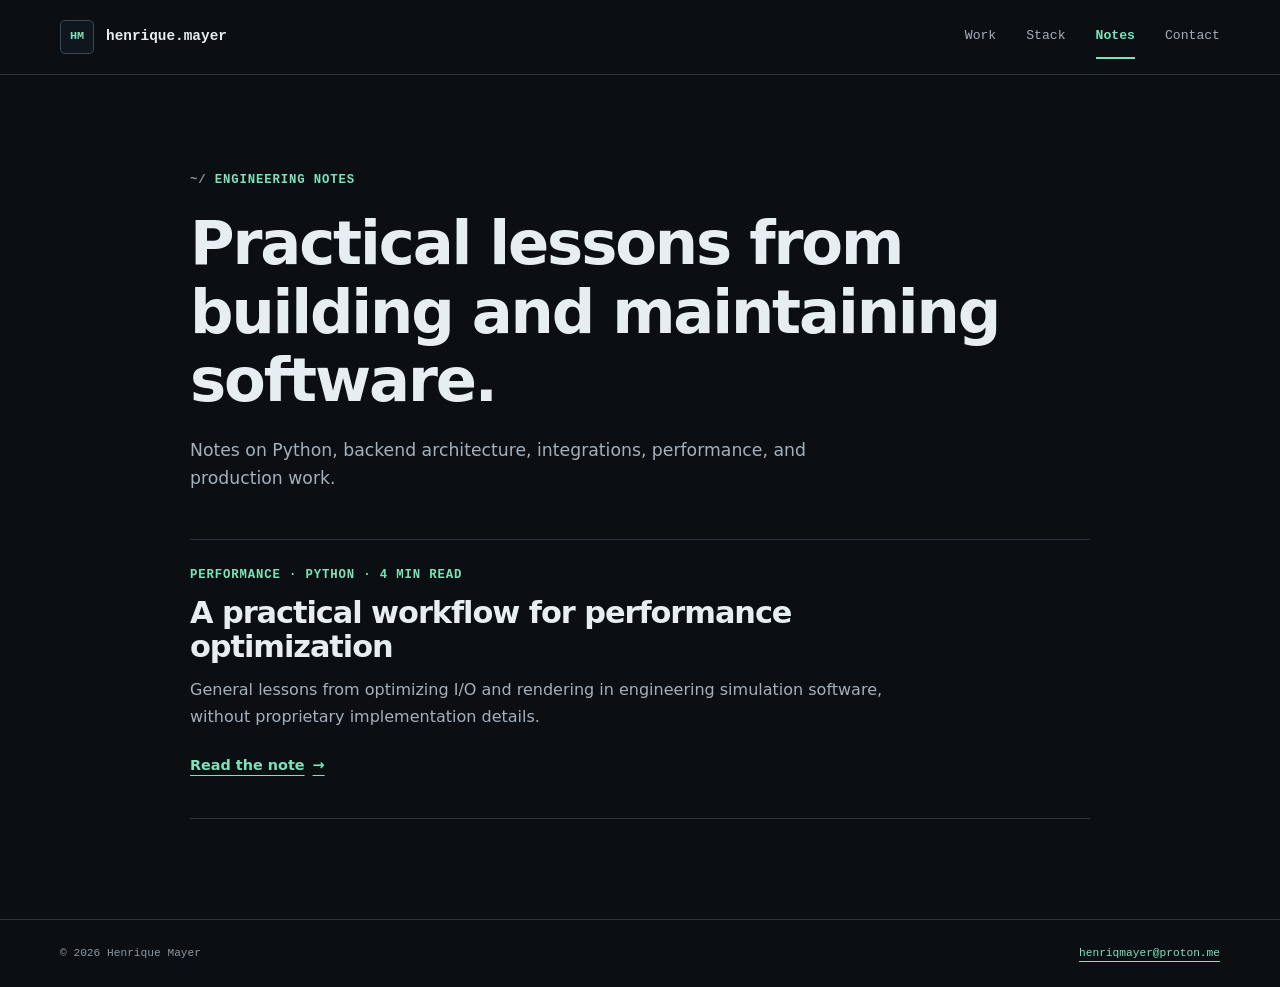
==== blog/index.html @ 4ea1c9c8 "Publish developer portfolio" ====
<!DOCTYPE html>
<html lang="en">
<head>
  <meta charset="utf-8">
  <meta name="viewport" content="width=device-width, initial-scale=1">
  <meta name="description" content="Practical notes on Python, Django, FastAPI, API integrations, performance, and production software by Henrique Mayer.">
  <meta name="theme-color" content="#0b0f14">
  <title>Engineering Notes — Henrique Mayer</title>
  <link rel="icon" href="../favicon.svg" type="image/svg+xml">
  <link rel="stylesheet" href="../styles.css">
</head>
<body>
  <a class="skip-link" href="#main">Skip to content</a>
  <header class="site-header">
    <div class="container header-inner">
      <a class="brand" href="../" aria-label="Henrique Mayer home">
        <span class="brand-mark" aria-hidden="true">HM</span>
        <span>henrique.mayer</span>
      </a>
      <nav class="main-nav" aria-label="Main navigation">
        <a href="../#work">Work</a>
        <a href="../#stack">Stack</a>
        <a href="./" aria-current="page">Notes</a>
        <a href="../#contact">Contact</a>
      </nav>
    </div>
  </header>

  <main id="main">
    <section class="blog-hero container" aria-labelledby="blog-title">
      <p class="eyebrow"><span class="prompt" aria-hidden="true">~/</span> Engineering notes</p>
      <h1 id="blog-title">Practical lessons from building and maintaining software.</h1>
      <p>Notes on Python, backend architecture, integrations, performance, and production work.</p>
    </section>

    <section class="blog-list container" aria-label="Articles">
      <article class="article-card">
        <p class="article-meta">Performance · Python · 4 min read</p>
        <h2 class="article-card-title"><a href="performance-optimization.html">A practical workflow for performance optimization</a></h2>
        <p>General lessons from optimizing I/O and rendering in engineering simulation software, without proprietary implementation details.</p>
        <a class="text-link" href="performance-optimization.html">Read the note <span aria-hidden="true">→</span></a>
      </article>
    </section>
  </main>

  <footer class="site-footer">
    <div class="container footer-inner">
      <p>© 2026 Henrique Mayer</p>
      <p><a href="mailto:henriqmayer@proton.me">henriqmayer@proton.me</a></p>
    </div>
  </footer>
</body>
</html>
---- styles.css ----
@layer reset, base, components;

@layer reset {
  :where(body, header, main, footer, section, article, nav, div, ul, li, dl, dd, a, span) {
    box-sizing: border-box;
  }

  body,
  h1,
  h2,
  h3,
  h4,
  p,
  ul,
  dl,
  dd {
    margin: 0;
  }

  ul {
    padding: 0;
  }
}

@layer base {
  :root {
    color-scheme: dark;
    --bg: #0b0f14;
    --surface: #10161d;
    --surface-raised: #151d26;
    --text: #e6edf3;
    --muted: #a4b0bc;
    --subtle: #8b98a5;
    --line: #283441;
    --line-strong: #3a4857;
    --accent: #7ee2b8;
    --accent-strong: #b2f4d7;
    --accent-soft: #122a22;
    --code: #9ecbff;
    --focus: #f4bf75;
    --radius: 6px;
    --font-sans: system-ui, -apple-system, BlinkMacSystemFont, "Segoe UI", sans-serif;
    --font-mono: ui-monospace, SFMono-Regular, Consolas, "Liberation Mono", monospace;
  }

  html {
    scroll-behavior: smooth;
    scroll-padding-top: 24px;
  }

  body {
    min-width: 280px;
    background: var(--bg);
    color: var(--text);
    font-family: var(--font-sans);
    font-size: 1rem;
    line-height: 1.65;
    -webkit-font-smoothing: antialiased;
  }

  ::selection {
    background: var(--accent);
    color: var(--bg);
  }

  a {
    color: var(--accent);
    text-decoration-thickness: 1px;
    text-underline-offset: 5px;
  }

  a:hover {
    color: var(--accent-strong);
  }

  a:focus-visible {
    outline: 3px solid var(--focus);
    outline-offset: 4px;
  }

  h1,
  h2,
  h3,
  h4 {
    line-height: 1.12;
    letter-spacing: -0.035em;
  }

  h1 {
    font-size: clamp(2.5rem, 1.5rem + 4vw, 4.25rem);
    font-weight: 650;
  }

  h2 {
    font-size: clamp(1.85rem, 1.4rem + 2vw, 2.4rem);
    font-weight: 640;
  }

  h3 {
    font-size: 1.3rem;
    font-weight: 640;
  }

  h4 {
    font-size: 1rem;
    font-weight: 650;
    letter-spacing: -0.015em;
  }

  .container {
    width: min(1160px, calc(100% - 48px));
    margin-inline: auto;
  }

  .skip-link {
    position: absolute;
    top: 8px;
    left: 8px;
    z-index: 10;
    padding: 10px 16px;
    border: 1px solid var(--accent);
    border-radius: var(--radius);
    background: var(--surface-raised);
    color: var(--text);
    transform: translateY(-150%);
  }

  .skip-link:focus {
    transform: translateY(0);
  }

  .eyebrow,
  .article-meta {
    color: var(--accent);
    font-family: var(--font-mono);
    font-size: 0.77rem;
    font-weight: 600;
    letter-spacing: 0.07em;
    line-height: 1.5;
    text-transform: uppercase;
  }

  .prompt {
    color: var(--subtle);
  }

  .text-link {
    display: inline-flex;
    min-height: 44px;
    align-items: center;
    gap: 8px;
    font-size: 0.9rem;
    font-weight: 650;
  }
}

@layer components {
  .site-header {
    border-bottom: 1px solid var(--line);
    background: var(--bg);
  }

  .header-inner {
    display: flex;
    min-height: 74px;
    align-items: center;
    justify-content: space-between;
    gap: 32px;
  }

  .brand {
    display: inline-flex;
    min-height: 44px;
    align-items: center;
    gap: 12px;
    color: var(--text);
    font-family: var(--font-mono);
    font-size: 0.9rem;
    font-weight: 650;
    text-decoration: none;
    white-space: nowrap;
  }

  .brand-mark {
    display: grid;
    width: 34px;
    height: 34px;
    place-items: center;
    border: 1px solid var(--line-strong);
    border-radius: 5px;
    background: var(--surface);
    color: var(--accent);
    font-size: 0.74rem;
  }

  .brand:hover {
    color: var(--accent);
  }

  .main-nav {
    display: flex;
    align-items: center;
    gap: 30px;
  }

  .main-nav a {
    display: inline-flex;
    min-height: 44px;
    align-items: center;
    border-bottom: 2px solid transparent;
    color: var(--muted);
    font-family: var(--font-mono);
    font-size: 0.82rem;
    font-weight: 500;
    text-decoration: none;
  }

  .main-nav a:hover,
  .main-nav a[aria-current] {
    color: var(--accent);
  }

  .main-nav a[aria-current] {
    border-bottom-color: var(--accent);
    font-weight: 700;
  }

  .hero {
    display: grid;
    grid-template-columns: minmax(0, 1.25fr) minmax(340px, 0.75fr);
    gap: clamp(48px, 7vw, 96px);
    align-items: center;
    padding-block: clamp(68px, 9vw, 116px) clamp(64px, 8vw, 92px);
  }

  .hero-copy .eyebrow {
    margin-bottom: 22px;
  }

  .hero h1 {
    margin-bottom: 26px;
  }

  .hero h1 span {
    color: var(--accent);
  }

  .hero-intro {
    max-width: 670px;
    margin-bottom: 32px;
    color: var(--muted);
    font-size: clamp(1.05rem, 1rem + 0.35vw, 1.2rem);
  }

  .hero-actions {
    display: flex;
    flex-wrap: wrap;
    gap: 12px;
  }

  .button {
    display: inline-flex;
    min-height: 46px;
    align-items: center;
    justify-content: center;
    gap: 10px;
    padding: 11px 18px;
    border: 1px solid var(--accent);
    border-radius: var(--radius);
    background: var(--accent);
    color: var(--bg);
    font-family: var(--font-mono);
    font-size: 0.83rem;
    font-weight: 700;
    line-height: 1.3;
    text-decoration: none;
  }

  .button:hover {
    border-color: var(--accent-strong);
    background: var(--accent-strong);
    color: var(--bg);
  }

  .button-secondary {
    border-color: var(--line-strong);
    background: transparent;
    color: var(--text);
  }

  .button-secondary:hover {
    border-color: var(--accent);
    background: var(--accent-soft);
    color: var(--accent);
  }

  .availability {
    display: flex;
    align-items: flex-start;
    gap: 10px;
    margin-top: 28px;
    color: var(--muted);
    font-family: var(--font-mono);
    font-size: 0.75rem;
    line-height: 1.6;
  }

  .status-dot {
    display: inline-block;
    width: 8px;
    height: 8px;
    flex: 0 0 auto;
    margin-top: 5px;
    border-radius: 50%;
    background: var(--accent);
    box-shadow: 0 0 0 4px rgb(126 226 184 / 10%);
  }

  .profile-panel {
    overflow: hidden;
    border: 1px solid var(--line-strong);
    border-radius: var(--radius);
    background: var(--surface);
    box-shadow: 16px 16px 0 rgb(126 226 184 / 3%);
  }

  .profile-header {
    display: flex;
    align-items: center;
    justify-content: space-between;
    padding: 13px 18px;
    border-bottom: 1px solid var(--line);
    background: var(--surface-raised);
    color: var(--text);
    font-family: var(--font-mono);
    font-size: 0.76rem;
  }

  .profile-header::before {
    content: "";
    width: 8px;
    height: 8px;
    margin-right: 10px;
    border-radius: 50%;
    background: var(--accent);
  }

  .profile-header > span:first-child {
    margin-right: auto;
  }

  .profile-header-meta {
    color: var(--subtle);
    font-size: 0.66rem;
  }

  .profile-list {
    padding: 14px 20px;
  }

  .profile-list > div {
    display: grid;
    grid-template-columns: 92px minmax(0, 1fr);
    gap: 14px;
    padding-block: 14px;
    border-bottom: 1px solid var(--line);
    font-family: var(--font-mono);
    font-size: 0.77rem;
    line-height: 1.55;
  }

  .profile-list dt {
    color: var(--code);
  }

  .profile-list dt::after {
    content: ":";
    color: var(--subtle);
  }

  .profile-list dd {
    color: var(--text);
  }

  .profile-status {
    padding: 0 20px 18px;
    color: var(--accent);
    font-family: var(--font-mono);
    font-size: 0.74rem;
  }

  .profile-status span {
    color: var(--code);
  }

  .tech-strip {
    display: flex;
    flex-wrap: wrap;
    align-items: center;
    justify-content: center;
    gap: 10px 24px;
    padding-block: 21px;
    border-block: 1px solid var(--line);
    color: var(--muted);
    font-family: var(--font-mono);
    font-size: 0.76rem;
  }

  .tech-strip > span:not(.tech-strip-label)::after {
    content: ",";
    margin-left: 3px;
    color: var(--line-strong);
  }

  .tech-strip-label {
    color: var(--code);
  }

  .section {
    padding-block: clamp(68px, 8vw, 96px);
  }

  .section-heading {
    max-width: 730px;
    margin-bottom: 40px;
  }

  .section-heading .eyebrow {
    margin-bottom: 15px;
  }

  .section-heading h2 {
    margin-bottom: 14px;
  }

  .section-heading > p:last-child:not(.eyebrow) {
    color: var(--muted);
  }

  .case-card {
    display: grid;
    grid-template-columns: 230px minmax(0, 1fr);
    overflow: hidden;
    border: 1px solid var(--line);
    border-radius: var(--radius);
    background: var(--surface);
  }

  .case-card + .case-card {
    margin-top: 22px;
  }

  .case-meta {
    display: flex;
    flex-direction: column;
    padding: 28px 24px;
    border-right: 1px solid var(--line);
    background: var(--surface-raised);
  }

  .case-index {
    margin-bottom: 38px;
    color: var(--line-strong);
    font-family: var(--font-mono);
    font-size: 1.8rem;
    line-height: 1;
  }

  .case-label {
    color: var(--text);
    font-size: 0.82rem;
    font-weight: 650;
  }

  .case-period,
  .case-license {
    color: var(--subtle);
    font-family: var(--font-mono);
    font-size: 0.71rem;
  }

  .case-period {
    margin-top: 6px;
  }

  .case-license {
    margin-top: auto;
    padding-top: 30px;
    color: var(--accent);
  }

  .case-body {
    padding: clamp(26px, 4vw, 40px);
  }

  .case-title-row {
    display: flex;
    align-items: flex-start;
    justify-content: space-between;
    gap: 24px;
  }

  .case-title-row h3,
  .case-body > h3 {
    margin-bottom: 16px;
    font-size: clamp(1.35rem, 1.2rem + 0.7vw, 1.65rem);
  }

  .case-title-row .text-link {
    flex: 0 0 auto;
    margin-top: -10px;
    font-family: var(--font-mono);
    font-size: 0.74rem;
  }

  .case-summary {
    max-width: 740px;
    color: var(--muted);
  }

  .case-points {
    margin-block: 24px 26px;
    padding-left: 20px;
    color: var(--text);
  }

  .case-points li {
    margin-bottom: 9px;
    padding-left: 5px;
  }

  .case-points li::marker {
    color: var(--accent);
  }

  .tag-list {
    display: flex;
    flex-wrap: wrap;
    gap: 8px;
    list-style: none;
  }

  .tag-list li {
    padding: 4px 9px;
    border: 1px solid var(--line);
    border-radius: 4px;
    background: var(--bg);
    color: var(--muted);
    font-family: var(--font-mono);
    font-size: 0.69rem;
    line-height: 1.5;
  }

  .earlier-experience {
    display: grid;
    grid-template-columns: 230px minmax(0, 1fr);
    margin-top: 36px;
  }

  .earlier-experience > h3 {
    padding-top: 20px;
    color: var(--muted);
    font-family: var(--font-mono);
    font-size: 0.8rem;
    font-weight: 500;
    letter-spacing: 0;
  }

  .experience-list {
    border-top: 1px solid var(--line);
  }

  .experience-list article {
    display: grid;
    grid-template-columns: 130px minmax(0, 1fr);
    gap: 22px;
    padding-block: 20px;
    border-bottom: 1px solid var(--line);
  }

  .experience-period {
    color: var(--subtle);
    font-family: var(--font-mono);
    font-size: 0.73rem;
  }

  .experience-list h4 {
    margin-bottom: 6px;
  }

  .experience-list article div p {
    color: var(--muted);
    font-size: 0.9rem;
  }

  .stack-section {
    border-block: 1px solid var(--line);
    background: var(--surface);
  }

  .stack-grid {
    display: grid;
    grid-template-columns: repeat(4, minmax(0, 1fr));
    border: 1px solid var(--line);
    border-radius: var(--radius);
    background: var(--bg);
  }

  .stack-card {
    padding: 26px 24px;
  }

  .stack-card:not(:last-child) {
    border-right: 1px solid var(--line);
  }

  .stack-icon {
    margin-bottom: 34px;
    color: var(--accent);
    font-family: var(--font-mono);
    font-size: 0.74rem;
  }

  .stack-card h3 {
    margin-bottom: 12px;
    font-size: 1.03rem;
    letter-spacing: -0.02em;
  }

  .stack-card > p:last-child {
    color: var(--muted);
    font-size: 0.88rem;
  }

  .additional-stack {
    margin-top: 22px;
    color: var(--muted);
    font-family: var(--font-mono);
    font-size: 0.75rem;
  }

  .additional-stack span {
    color: var(--code);
  }

  .principles-grid {
    display: grid;
    grid-template-columns: repeat(3, minmax(0, 1fr));
    gap: 34px;
  }

  .principles-grid article {
    padding-top: 22px;
    border-top: 1px solid var(--line-strong);
  }

  .principle-label {
    margin-bottom: 26px;
    color: var(--accent);
    font-family: var(--font-mono);
    font-size: 0.71rem;
    overflow-wrap: anywhere;
  }

  .principles-grid h3 {
    margin-bottom: 12px;
    font-size: 1.15rem;
  }

  .principles-grid article > p:last-child {
    color: var(--muted);
    font-size: 0.92rem;
  }

  .writing-preview {
    padding-top: 0;
  }

  .section-heading-row {
    display: flex;
    max-width: none;
    align-items: end;
    justify-content: space-between;
    gap: 24px;
  }

  .section-heading-row h2 {
    margin-bottom: 0;
  }

  .article-card {
    padding-block: 26px 30px;
    border-block: 1px solid var(--line);
  }

  .article-meta {
    margin-bottom: 12px;
  }

  .article-card-title {
    max-width: 800px;
    margin-bottom: 13px;
    font-size: clamp(1.45rem, 1.25rem + 1vw, 1.9rem);
  }

  .article-card-title a {
    color: var(--text);
    text-decoration: none;
  }

  .article-card-title a:hover {
    color: var(--accent);
    text-decoration: underline;
  }

  .article-card > p:not(.article-meta) {
    max-width: 720px;
    margin-bottom: 14px;
    color: var(--muted);
  }

  .contact-section {
    border-top: 1px solid var(--line);
    background: var(--surface);
  }

  .contact-inner {
    display: grid;
    grid-template-columns: minmax(0, 1.1fr) minmax(320px, 0.9fr);
    gap: clamp(48px, 8vw, 110px);
    padding-block: clamp(64px, 8vw, 92px);
  }

  .contact-inner .eyebrow {
    margin-bottom: 16px;
  }

  .contact-inner h2 {
    margin-bottom: 16px;
  }

  .contact-inner > div:first-child > p:last-child {
    max-width: 650px;
    color: var(--muted);
  }

  .contact-details {
    padding-top: 34px;
  }

  .contact-email {
    display: inline-block;
    max-width: 100%;
    color: var(--accent);
    font-family: var(--font-mono);
    font-size: clamp(0.93rem, 0.8rem + 0.65vw, 1.15rem);
    overflow-wrap: anywhere;
  }

  .contact-links {
    display: flex;
    gap: 24px;
    margin-block: 18px 24px;
  }

  .contact-details > p {
    color: var(--muted);
    font-family: var(--font-mono);
    font-size: 0.76rem;
  }

  .site-footer {
    border-top: 1px solid var(--line);
    background: var(--bg);
    color: var(--subtle);
  }

  .footer-inner {
    display: flex;
    align-items: center;
    justify-content: space-between;
    gap: 20px;
    padding-block: 24px;
    font-family: var(--font-mono);
    font-size: 0.7rem;
  }

  .footer-inner p {
    display: flex;
    align-items: center;
    gap: 9px;
  }

  .footer-inner .status-dot {
    width: 6px;
    height: 6px;
    margin-top: 0;
  }

  .blog-hero {
    max-width: 900px;
    padding-block: clamp(64px, 8vw, 96px) 46px;
  }

  .blog-hero .eyebrow {
    margin-bottom: 20px;
  }

  .blog-hero h1 {
    margin-bottom: 22px;
    font-size: clamp(2.4rem, 1.7rem + 3vw, 3.8rem);
  }

  .blog-hero > p:last-child {
    max-width: 670px;
    color: var(--muted);
    font-size: 1.08rem;
  }

  .blog-list {
    max-width: 900px;
    padding-bottom: 100px;
  }

  .article-header {
    max-width: 860px;
    padding-block: clamp(60px, 8vw, 96px) 40px;
  }

  .article-header h1 {
    margin-bottom: 22px;
    font-size: clamp(2.35rem, 1.6rem + 3.2vw, 3.65rem);
  }

  .article-header .article-deck {
    max-width: 690px;
    color: var(--muted);
    font-size: 1.13rem;
  }

  .article-layout {
    max-width: 860px;
    padding-bottom: 100px;
  }

  .article-content {
    max-width: 70ch;
    padding-top: 32px;
    border-top: 1px solid var(--line);
    font-size: 1.06rem;
    line-height: 1.75;
  }

  .article-content h2 {
    margin-block: 40px 16px;
    font-size: 1.65rem;
  }

  .article-content p,
  .article-content li {
    color: #c3cdd6;
  }

  .article-content p + p {
    margin-top: 18px;
  }

  .article-content ul {
    margin-block: 18px;
    padding-left: 22px;
  }

  .article-content li {
    margin-bottom: 10px;
  }

  .article-content li::marker {
    color: var(--accent);
  }

  .article-content .article-note {
    margin-block: 28px;
    padding: 18px 20px;
    border-left: 3px solid var(--accent);
    background: var(--accent-soft);
    color: var(--accent-strong);
    font-size: 0.9rem;
  }

  .article-footer {
    margin-top: 36px;
    padding-top: 20px;
    border-top: 1px solid var(--line);
  }
}

@media (max-width: 960px) {
  .hero {
    grid-template-columns: 1fr;
    gap: 48px;
  }

  .hero-copy {
    max-width: 780px;
  }

  .profile-panel {
    max-width: 620px;
  }

  .stack-grid {
    grid-template-columns: repeat(2, minmax(0, 1fr));
  }

  .stack-card:nth-child(2) {
    border-right: 0;
  }

  .stack-card:nth-child(-n + 2) {
    border-bottom: 1px solid var(--line);
  }
}

@media (max-width: 760px) {
  .case-card,
  .earlier-experience,
  .contact-inner {
    grid-template-columns: 1fr;
  }

  .case-meta {
    display: grid;
    grid-template-columns: auto 1fr;
    gap: 20px;
    padding: 20px 24px;
    border-right: 0;
    border-bottom: 1px solid var(--line);
  }

  .case-index {
    grid-row: span 2;
    margin-bottom: 0;
  }

  .case-license {
    grid-column: 2;
    margin-top: 0;
    padding-top: 0;
  }

  .earlier-experience > h3 {
    margin-bottom: 16px;
    padding-top: 0;
  }

  .principles-grid {
    grid-template-columns: 1fr;
    gap: 28px;
  }

  .principle-label {
    margin-bottom: 14px;
  }

  .contact-inner {
    gap: 12px;
  }

  .contact-details {
    padding-top: 12px;
  }
}

@media (max-width: 600px) {
  .container {
    width: min(100% - 32px, 1160px);
  }

  .header-inner {
    flex-direction: column;
    align-items: stretch;
    gap: 4px;
    padding-block: 12px 8px;
  }

  .brand {
    justify-content: flex-start;
  }

  .main-nav {
    display: grid;
    grid-template-columns: repeat(4, 1fr);
    gap: 8px;
  }

  .main-nav a {
    justify-content: center;
    font-size: 0.76rem;
  }

  .hero {
    padding-block: 54px 58px;
  }

  .hero h1 br {
    display: none;
  }

  .hero-actions {
    align-items: stretch;
    flex-direction: column;
  }

  .button {
    width: 100%;
  }

  .profile-list > div {
    grid-template-columns: 82px minmax(0, 1fr);
    gap: 10px;
  }

  .tech-strip {
    justify-content: flex-start;
    gap: 10px 16px;
  }

  .section {
    padding-block: 60px;
  }

  .writing-preview {
    padding-top: 0;
  }

  .case-title-row,
  .section-heading-row {
    align-items: flex-start;
    flex-direction: column;
    gap: 8px;
  }

  .case-title-row .text-link {
    margin-top: 0;
    margin-bottom: 10px;
  }

  .experience-list article {
    grid-template-columns: 1fr;
    gap: 6px;
  }

  .stack-grid {
    grid-template-columns: 1fr;
  }

  .stack-card:not(:last-child) {
    border-right: 0;
    border-bottom: 1px solid var(--line);
  }

  .stack-icon {
    margin-bottom: 20px;
  }

  .section-heading-row .text-link {
    margin-top: 4px;
  }

  .footer-inner {
    align-items: flex-start;
    flex-direction: column;
    gap: 10px;
  }
}

@media (prefers-reduced-motion: reduce) {
  html {
    scroll-behavior: auto;
  }
}

@media (forced-colors: active) {
  .status-dot,
  .profile-header::before {
    background: CanvasText;
  }

  .main-nav a[aria-current] {
    border-bottom-color: CanvasText;
  }
}
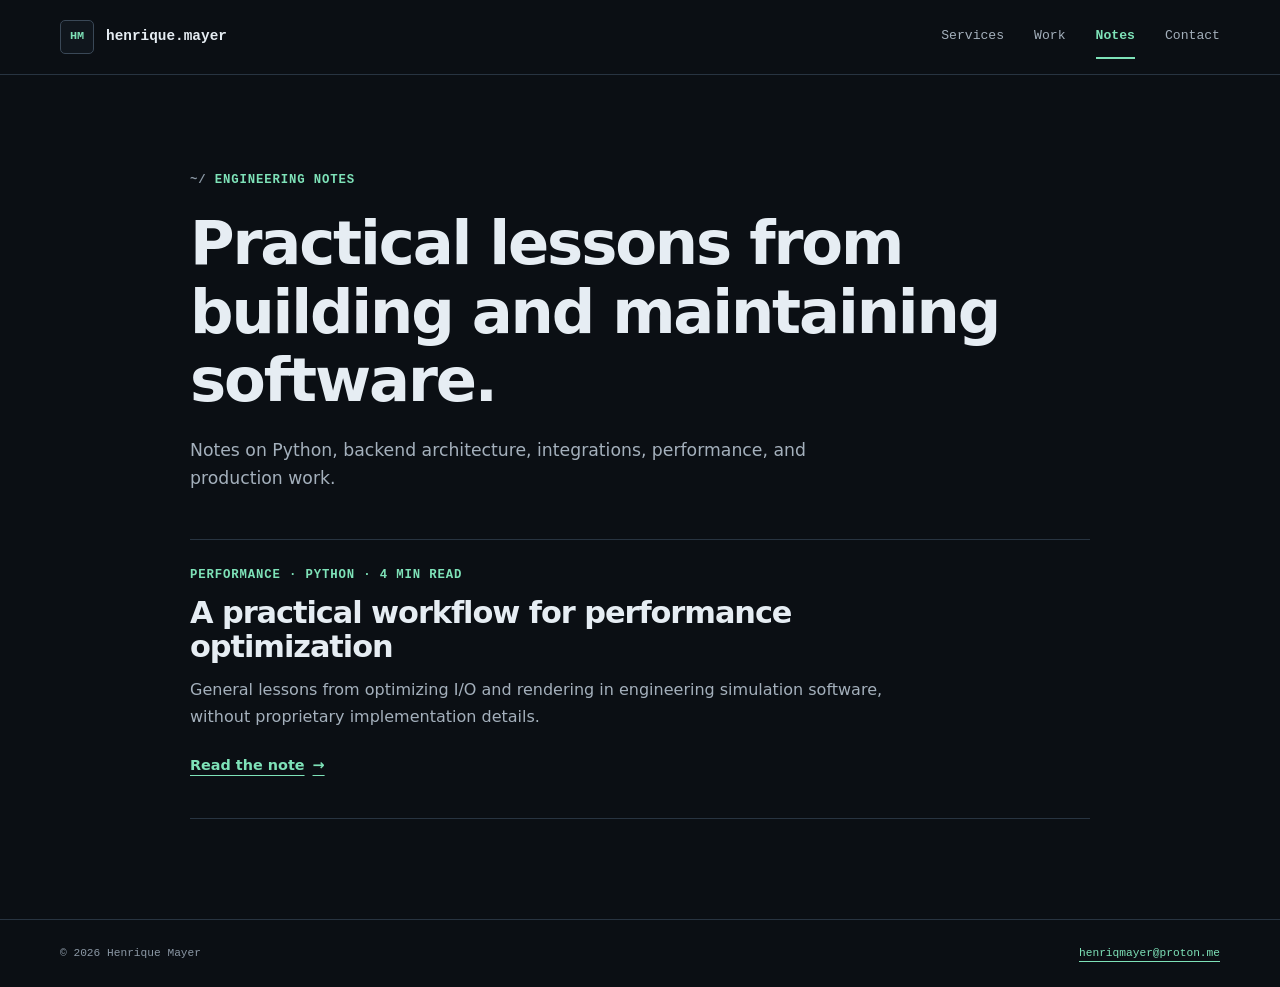
==== commit bed7e5d3: "Add services and refine portfolio content" ====
--- a/blog/index.html
+++ b/blog/index.html
@@ -18,8 +18,8 @@
         <span>henrique.mayer</span>
       </a>
       <nav class="main-nav" aria-label="Main navigation">
+        <a href="../#services">Services</a>
         <a href="../#work">Work</a>
-        <a href="../#stack">Stack</a>
         <a href="./" aria-current="page">Notes</a>
         <a href="../#contact">Contact</a>
       </nav>
--- a/styles.css
+++ b/styles.css
@@ -593,54 +593,62 @@
     font-size: 0.9rem;
   }
 
-  .stack-section {
+  .services-section {
     border-block: 1px solid var(--line);
     background: var(--surface);
   }
 
-  .stack-grid {
+  .services-grid {
     display: grid;
-    grid-template-columns: repeat(4, minmax(0, 1fr));
+    grid-template-columns: repeat(2, minmax(0, 1fr));
     border: 1px solid var(--line);
     border-radius: var(--radius);
     background: var(--bg);
   }
 
-  .stack-card {
-    padding: 26px 24px;
-  }
-
-  .stack-card:not(:last-child) {
+  .service-card {
+    padding: 28px;
+  }
+
+  .service-card:nth-child(odd) {
     border-right: 1px solid var(--line);
   }
 
-  .stack-icon {
-    margin-bottom: 34px;
+  .service-card:nth-child(-n + 2) {
+    border-bottom: 1px solid var(--line);
+  }
+
+  .service-icon {
+    margin-bottom: 30px;
     color: var(--accent);
     font-family: var(--font-mono);
     font-size: 0.74rem;
   }
 
-  .stack-card h3 {
+  .service-card h3 {
     margin-bottom: 12px;
-    font-size: 1.03rem;
+    font-size: 1.1rem;
     letter-spacing: -0.02em;
   }
 
-  .stack-card > p:last-child {
-    color: var(--muted);
-    font-size: 0.88rem;
-  }
-
-  .additional-stack {
+  .service-card > p:last-child {
+    max-width: 510px;
+    color: var(--muted);
+    font-size: 0.9rem;
+  }
+
+  .services-footer {
+    display: flex;
+    align-items: center;
+    justify-content: space-between;
+    gap: 24px;
     margin-top: 22px;
+  }
+
+  .services-footer > p {
     color: var(--muted);
     font-family: var(--font-mono);
     font-size: 0.75rem;
-  }
-
-  .additional-stack span {
-    color: var(--code);
   }
 
   .principles-grid {
@@ -907,18 +915,6 @@
   .profile-panel {
     max-width: 620px;
   }
-
-  .stack-grid {
-    grid-template-columns: repeat(2, minmax(0, 1fr));
-  }
-
-  .stack-card:nth-child(2) {
-    border-right: 0;
-  }
-
-  .stack-card:nth-child(-n + 2) {
-    border-bottom: 1px solid var(--line);
-  }
 }
 
 @media (max-width: 760px) {
@@ -1050,17 +1046,26 @@
     gap: 6px;
   }
 
-  .stack-grid {
+  .services-grid {
     grid-template-columns: 1fr;
   }
 
-  .stack-card:not(:last-child) {
+  .service-card:nth-child(odd) {
     border-right: 0;
+  }
+
+  .service-card:not(:last-child) {
     border-bottom: 1px solid var(--line);
   }
 
-  .stack-icon {
+  .service-icon {
     margin-bottom: 20px;
+  }
+
+  .services-footer {
+    align-items: flex-start;
+    flex-direction: column;
+    gap: 4px;
   }
 
   .section-heading-row .text-link {
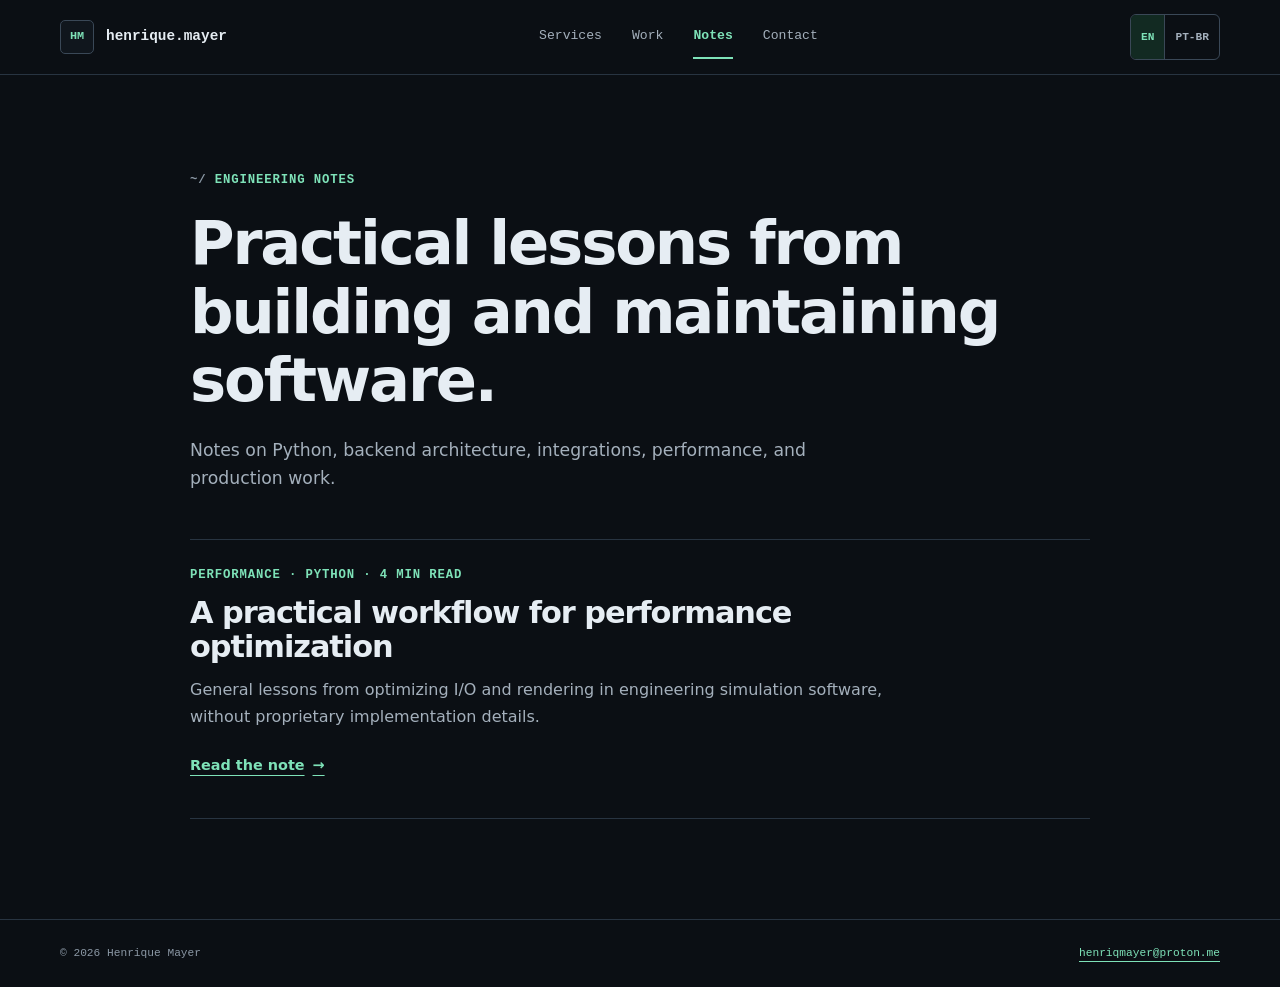
==== commit 8129f928: "Add Portuguese version and contact CTAs" ====
--- a/blog/index.html
+++ b/blog/index.html
@@ -22,6 +22,10 @@
         <a href="../#work">Work</a>
         <a href="./" aria-current="page">Notes</a>
         <a href="../#contact">Contact</a>
+      </nav>
+      <nav class="language-switcher" aria-label="Language selection">
+        <a href="./" lang="en" hreflang="en" aria-current="page">EN</a>
+        <a href="../pt-br/blog/" lang="pt-BR" hreflang="pt-BR">PT-BR</a>
       </nav>
     </div>
   </header>
--- a/styles.css
+++ b/styles.css
@@ -225,6 +225,36 @@
     font-weight: 700;
   }
 
+  .language-switcher {
+    display: flex;
+    flex: 0 0 auto;
+    overflow: hidden;
+    border: 1px solid var(--line-strong);
+    border-radius: var(--radius);
+  }
+
+  .language-switcher a {
+    display: inline-flex;
+    min-height: 44px;
+    align-items: center;
+    justify-content: center;
+    padding-inline: 10px;
+    color: var(--muted);
+    font-family: var(--font-mono);
+    font-size: 0.7rem;
+    font-weight: 650;
+    text-decoration: none;
+  }
+
+  .language-switcher a + a {
+    border-left: 1px solid var(--line-strong);
+  }
+
+  .language-switcher a[aria-current] {
+    background: var(--accent-soft);
+    color: var(--accent);
+  }
+
   .hero {
     display: grid;
     grid-template-columns: minmax(0, 1.25fr) minmax(340px, 0.75fr);
@@ -967,15 +997,16 @@
   }
 }
 
-@media (max-width: 600px) {
+@media (max-width: 760px) {
   .container {
     width: min(100% - 32px, 1160px);
   }
 
   .header-inner {
-    flex-direction: column;
-    align-items: stretch;
-    gap: 4px;
+    display: grid;
+    grid-template-columns: minmax(0, 1fr) auto;
+    align-items: center;
+    gap: 4px 12px;
     padding-block: 12px 8px;
   }
 
@@ -983,8 +1014,13 @@
     justify-content: flex-start;
   }
 
+  .language-switcher {
+    justify-self: end;
+  }
+
   .main-nav {
     display: grid;
+    grid-column: 1 / -1;
     grid-template-columns: repeat(4, 1fr);
     gap: 8px;
   }
